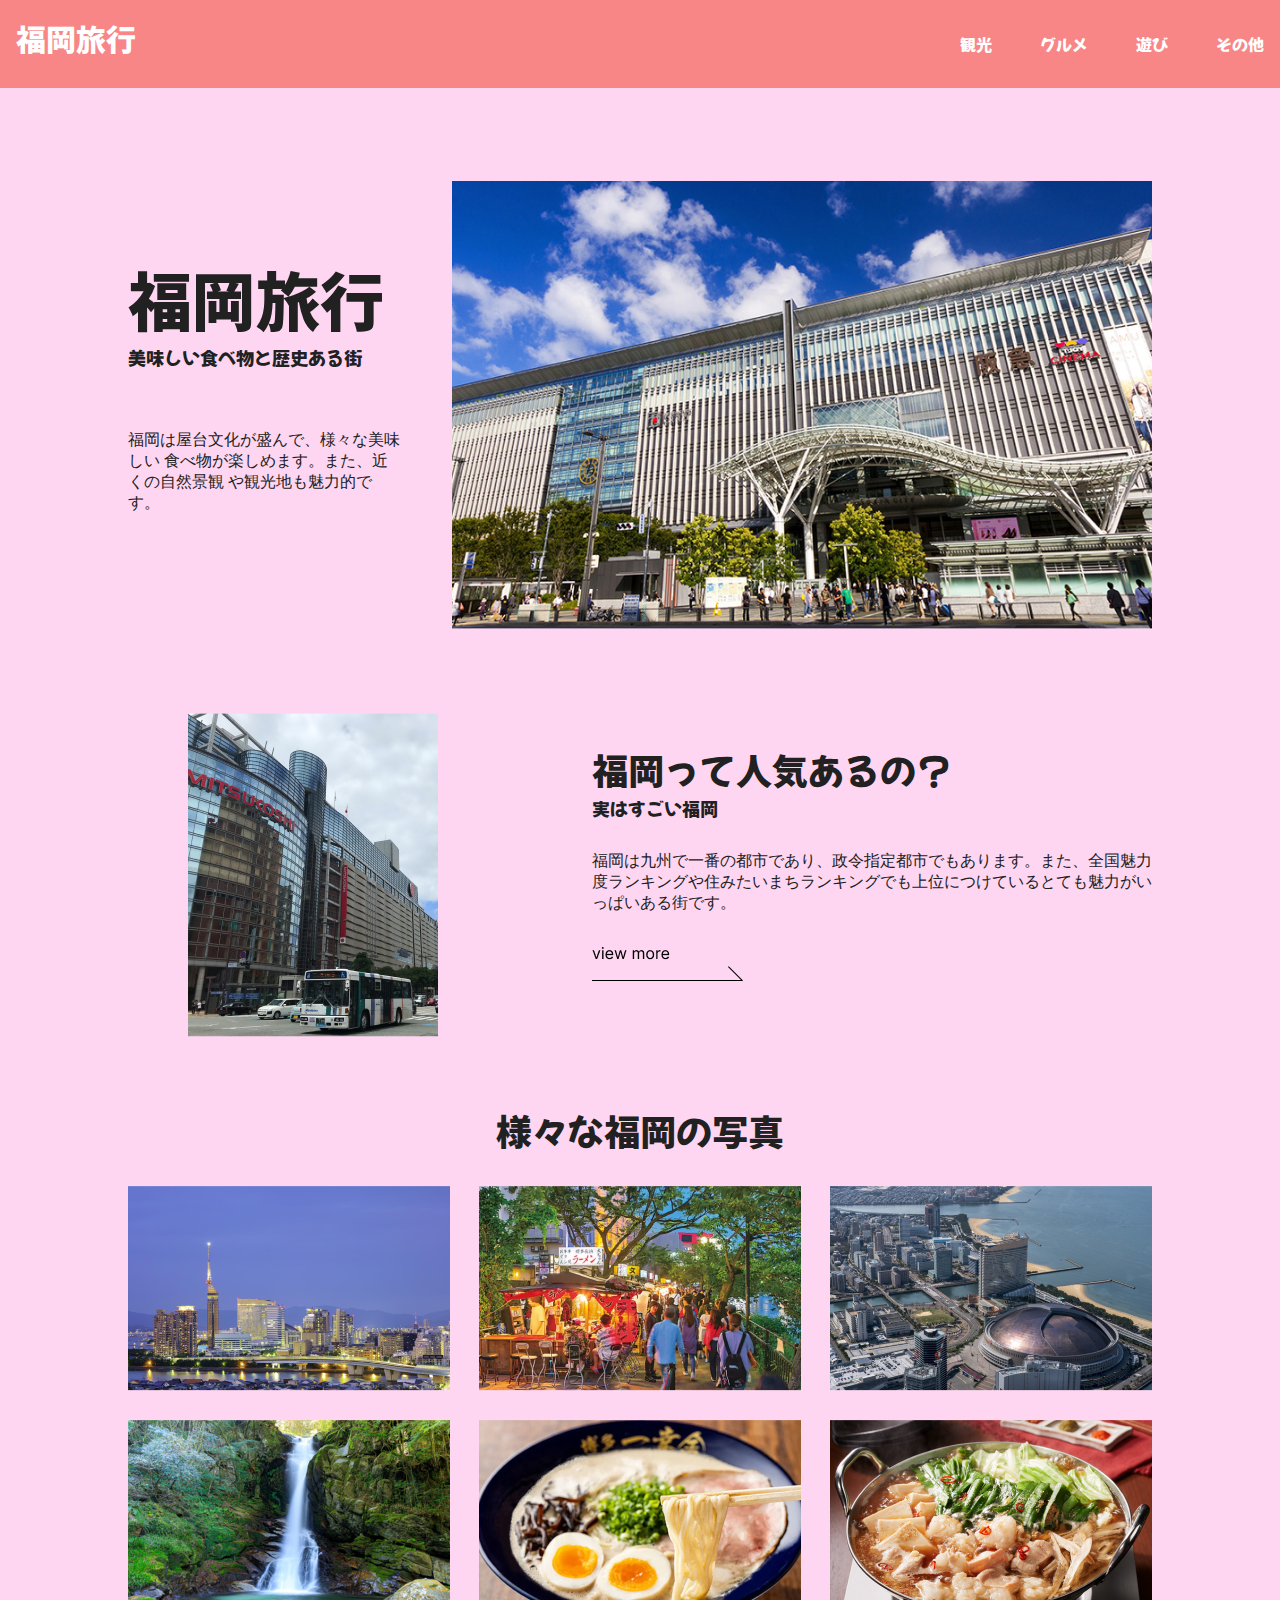
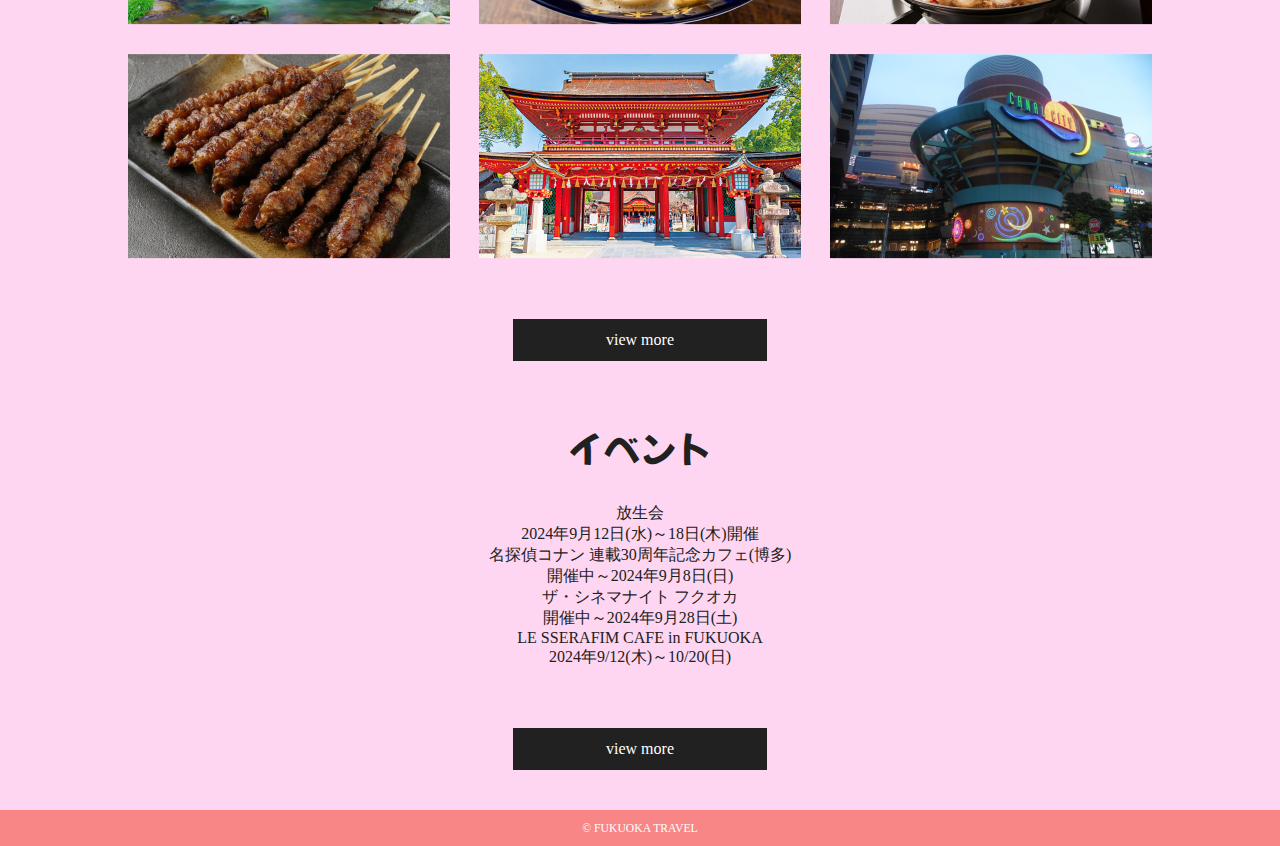
==== index.html @ 695e8b6e "Add files via upload" ====
<!doctype html>
<html lang="ja">
  <head>
    <meta charset="utf-8">
    <title>福岡旅行</title>
    <link rel="stylesheet" href="css/style.css">
    <link rel="preconnect" href="https://fonts.googleapis.com">
    <link rel="preconnect" href="https://fonts.gstatic.com" crossorigin>
    <link href="https://fonts.googleapis.com/css2?family=Dela+Gothic+One&family=Mochiy+Pop+One&display=swap" rel="stylesheet">
  </head>

  <body>
    <div class="wrapper">
      <header>
        <a class="logo" href="#">福岡旅行</a>
        <nav>
          <ul>
            <li>
              <a href="#">観光</a>
            </li>
            <li>
              <a href="#">グルメ</a>
            </li>
            <li>
              <a href="#">遊び</a>
            </li>
            <li>
              <a href="#">その他</a>
            </li>
          </ul>
        </nav>
      </header>

      <main>
        <div class="contents">
        <div id="first-view">
          <div class="text">
            <h1>
              福岡旅行
              <span class="sub-title">美味しい食べ物と歴史ある街</span>
            </h1>
            <p class="catch-copy">
                福岡は屋台文化が盛んで、様々な美味しい
                食べ物が楽しめます。また、近くの自然景観
                や観光地も魅力的です。
            </p>
          </div>
          <img src="img/first-view.png" alt="画像">
        </div>

        <section id="sec-1">
          <div class="sec-1-right">
            <h2>
                福岡って人気あるの？
              <span>実はすごい福岡</span>
            </h2>
            <p>福岡は九州で一番の都市であり、政令指定都市でもあります。また、全国魅力度ランキングや住みたいまちランキングでも上位につけているとても魅力がいっぱいある街です。</p>
            <a class="btn_arrow" href="#">
                <img src="img/btn_arrow.png" alt="view more ">
            </a>
          </div>
          <img src="img/sec1.png" alt="画像">
        </section>

        <section id="sec-2">
          <h2>
            様々な福岡の写真
            <!-- <span>見出し</span> -->
          </h2>
          <div class="gallery">
            <img src="img/sec2.png" alt="画像1">
            <img src="img/sec3.png" alt="画像2">
            <img src="img/sec4.png" alt="画像3">
            <img src="img/sec5.png" alt="画像4">
            <img src="img/sec6.png" alt="画像5">
            <img src="img/sec7.png" alt="画像6">
            <img src="img/sec8.png" alt="画像7">
            <img src="img/sec9.png" alt="画像8">
            <img src="img/sec10.png" alt="画像9">
          </div>
          <a class="btn_box" href="#">view more</a>
        </section>

        <section id="sec-3">
          <h2>
            イベント
            <!-- <span>見出し</span> -->
          </h2>
          <p>放生会<br>
            2024年9月12日(水)～18日(木)開催<br>
            名探偵コナン 連載30周年記念カフェ(博多)<br>
            開催中～2024年9月8日(日)<br>
            ザ・シネマナイト フクオカ<br>
            開催中～2024年9月28日(土)<br>
            LE SSERAFIM CAFE in FUKUOKA<br>
            2024年9/12(木)～10/20(日)</p>
          <a class="btn_box" href="#">view more</a>
        </section>
    </div>
      </main>

      <footer>
        <small class="copy-right">&copy; FUKUOKA TRAVEL</small>
      </footer>
    </div>
  </body>
</html>
---- css/style.css ----
@charset "utf-8";

body {
  margin: 0;
  color: #212121;
  font-size: 16px;
}

a {
  color: inherit;
  text-decoration: none;
}

a:hover{
  opacity: .5;
}
 .wrapper {
  background: #ffd6f1;
} 

header {
  background: #f88686;
  display: flex;
  justify-content: space-between;
  padding: 16px;
  color: white;
  font-family: "Mochiy Pop One", sans-serif;
  font-weight: 400;
  font-style: normal;
} 

.logo {
  font-size: 30px;
}

nav ul {
  display: flex;
  gap: 48px;
  list-style-type: none;
}

main {
margin: 40px 0 ;

}

.contents{
  width: 1024px;
  margin: auto;
}

section{
  margin-top: 60px;
}
/* 見出し共通 */
 h2{
  font-size: 36px;
  font-family: "Mochiy Pop One", sans-serif;
  font-weight: 400;
  font-style: normal;
  }
  
 h2 span{
    font-size: 18px;
    display: block;
    }
/***************

****************/
#first-view {
  display: flex;
}

#first-view .text{
  align-self: center;
margin-right: 50px;
}
#first-view h1{
  font-size: 64px;
  margin: 0 0 60px;
  font-family: "Mochiy Pop One", sans-serif;
  font-weight: 400;
  font-style: normal;
}

#first-view .sub-title{
  font-size: 18px;
  display: block;
}

/***************
* #sec-1
****************/
#sec-1{
display: flex;
flex-direction: row-reverse;
padding-left: 60px;
justify-content: space-between;
}

.sec-1-right{
width: 560px;
  }

.sec-1-right p {
  margin: 30px 0;
}

/* sec-2 */
#sec-2 h2 {
  text-align: center;
}

.gallery {
  display: flex;
  flex-wrap: wrap;
  gap: 29px;
}


.btn_box{
  display: block;
  width: 250px;
  padding: 10px 0;
  border: 2px solid #212121;
  margin: 60px auto 0;
  text-align: center;
}

.btn_box{
  background-color: #212121;
  color: white;
}

#sec-3 {
text-align: center;
}

/* footer */
footer {
background: #f88686;
font-size: 14px;
padding: 10px 0;
text-align: center;
color: white;
}
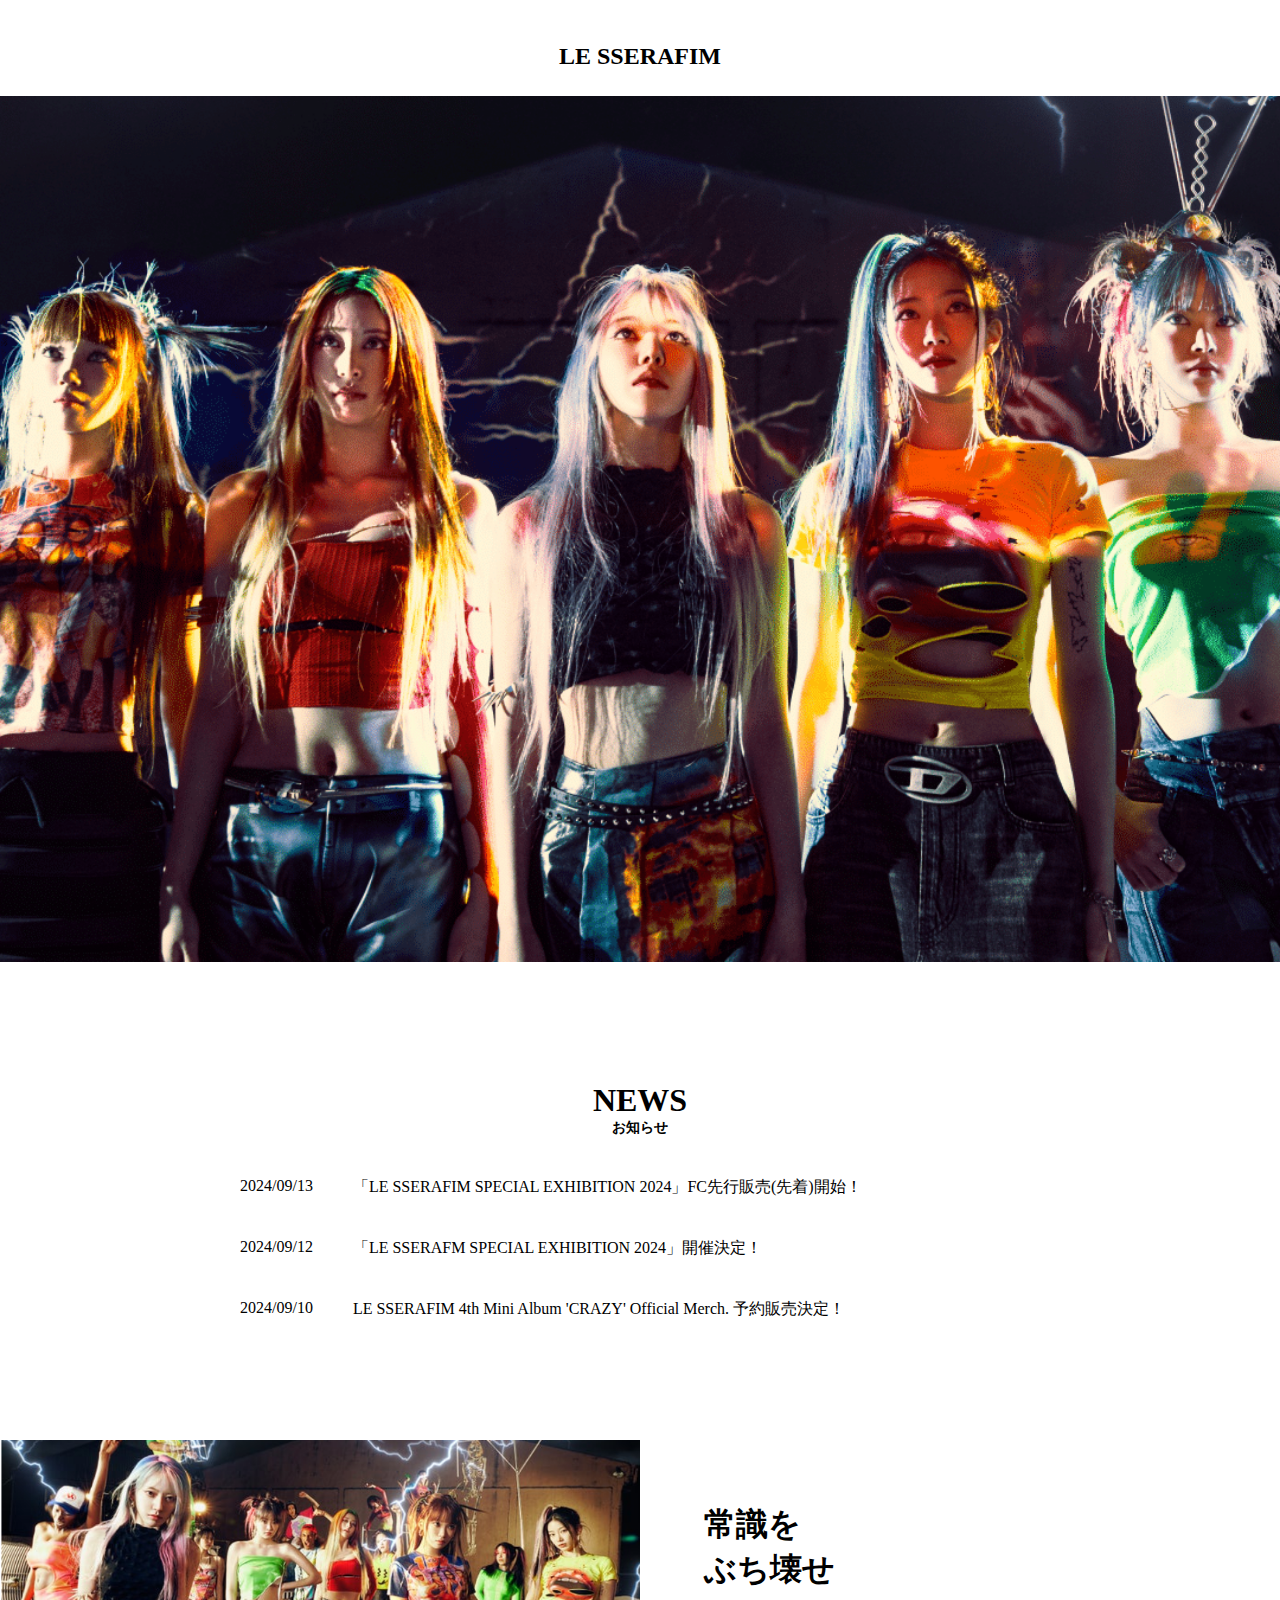
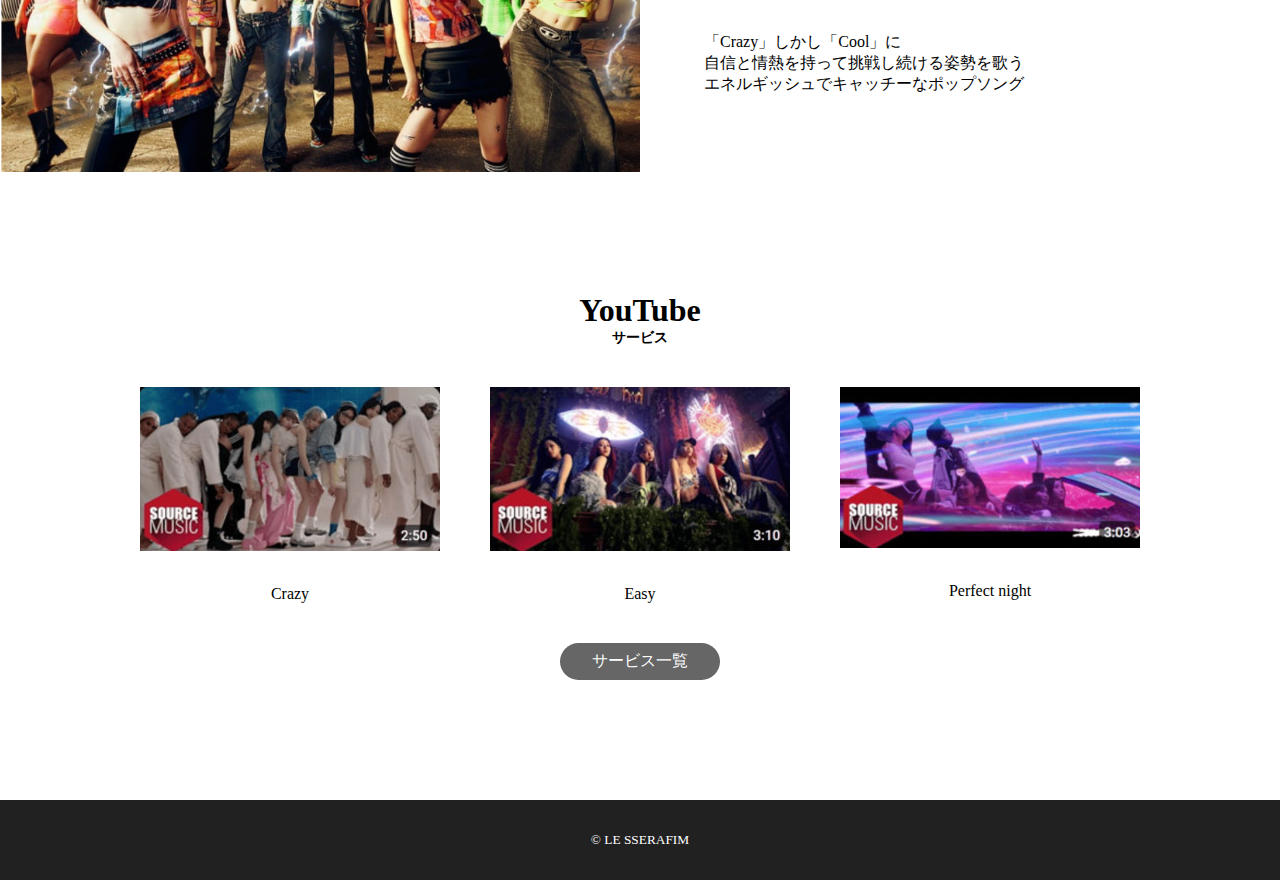
==== commit 92a681c3: "Add files via upload" ====
--- a/index.html
+++ b/index.html
@@ -1,107 +1,71 @@
 <!doctype html>
 <html lang="ja">
-  <head>
-    <meta charset="utf-8">
-    <title>福岡旅行</title>
-    <link rel="stylesheet" href="css/style.css">
-    <link rel="preconnect" href="https://fonts.googleapis.com">
-    <link rel="preconnect" href="https://fonts.gstatic.com" crossorigin>
-    <link href="https://fonts.googleapis.com/css2?family=Dela+Gothic+One&family=Mochiy+Pop+One&display=swap" rel="stylesheet">
-  </head>
+    <head>
+        <meta charset="utf-8">
+        <title>20240913</title>
+        <link rel="stylesheet" href="css/style.css">
+    </head>
 
-  <body>
-    <div class="wrapper">
-      <header>
-        <a class="logo" href="#">福岡旅行</a>
-        <nav>
-          <ul>
-            <li>
-              <a href="#">観光</a>
-            </li>
-            <li>
-              <a href="#">グルメ</a>
-            </li>
-            <li>
-              <a href="#">遊び</a>
-            </li>
-            <li>
-              <a href="#">その他</a>
-            </li>
-          </ul>
-        </nav>
-      </header>
+    <body>
+<header>
+    <h1>LE SSERAFIM</h1>
+</header>
 
-      <main>
-        <div class="contents">
-        <div id="first-view">
-          <div class="text">
-            <h1>
-              福岡旅行
-              <span class="sub-title">美味しい食べ物と歴史ある街</span>
-            </h1>
-            <p class="catch-copy">
-                福岡は屋台文化が盛んで、様々な美味しい
-                食べ物が楽しめます。また、近くの自然景観
-                や観光地も魅力的です。
-            </p>
-          </div>
-          <img src="img/first-view.png" alt="画像">
+<main>
+<div id="main-visual">
+    <img src="img/lesserafim 1.png" alt="メインビジュアル">
+</div>
+
+<section id="name">
+    <h2>NEWS<span>お知らせ</span></h2>
+    <dl class="news-list">
+        <div>
+            <dt>2024/09/13</dt>
+            <dd>「LE SSERAFIM SPECIAL EXHIBITION 2024」FC先行販売(先着)開始！</dd>
         </div>
+        <div>
+            <dt>2024/09/12</dt>
+            <dd>「LE SSERAFM SPECIAL EXHIBITION 2024」開催決定！</dd>
+        </div>
+        <div>
+            <dt>2024/09/10</dt>
+            <dd>LE SSERAFIM 4th Mini Album 'CRAZY' Official Merch. 予約販売決定！</dd>
+        </div>
+    </dl>
+</section>
 
-        <section id="sec-1">
-          <div class="sec-1-right">
-            <h2>
-                福岡って人気あるの？
-              <span>実はすごい福岡</span>
-            </h2>
-            <p>福岡は九州で一番の都市であり、政令指定都市でもあります。また、全国魅力度ランキングや住みたいまちランキングでも上位につけているとても魅力がいっぱいある街です。</p>
-            <a class="btn_arrow" href="#">
-                <img src="img/btn_arrow.png" alt="view more ">
-            </a>
-          </div>
-          <img src="img/sec1.png" alt="画像">
-        </section>
+<section id="vision">
+    <div class="text-area">
+        <h2>常識を<br>ぶち壊せ</h2>
+        <p>「Crazy」しかし「Cool」に<br>自信と情熱を持って挑戦し続ける姿勢を歌う<br>エネルギッシュでキャッチーなポップソング</p>
+    </div>
+    <img src="img/スクリーンショット 2024-09-13 181448.png" alt="ビジョン">
+</section>
 
-        <section id="sec-2">
-          <h2>
-            様々な福岡の写真
-            <!-- <span>見出し</span> -->
-          </h2>
-          <div class="gallery">
-            <img src="img/sec2.png" alt="画像1">
-            <img src="img/sec3.png" alt="画像2">
-            <img src="img/sec4.png" alt="画像3">
-            <img src="img/sec5.png" alt="画像4">
-            <img src="img/sec6.png" alt="画像5">
-            <img src="img/sec7.png" alt="画像6">
-            <img src="img/sec8.png" alt="画像7">
-            <img src="img/sec9.png" alt="画像8">
-            <img src="img/sec10.png" alt="画像9">
-          </div>
-          <a class="btn_box" href="#">view more</a>
-        </section>
+<section id="service">
+    <h2>YouTube<span>サービス</span></h2>
+    <div class="services">
+        <figure>
+            <img src="img/crazy.jpg" alt="サービス画像">
+            <figcaption>Crazy</figcaption>
+        </figure>
+   
+        <figure>
+            <img src="img/eazy.jpg" alt="サービス画像">
+            <figcaption>Easy</figcaption>
+        </figure>
 
-        <section id="sec-3">
-          <h2>
-            イベント
-            <!-- <span>見出し</span> -->
-          </h2>
-          <p>放生会<br>
-            2024年9月12日(水)～18日(木)開催<br>
-            名探偵コナン 連載30周年記念カフェ(博多)<br>
-            開催中～2024年9月8日(日)<br>
-            ザ・シネマナイト フクオカ<br>
-            開催中～2024年9月28日(土)<br>
-            LE SSERAFIM CAFE in FUKUOKA<br>
-            2024年9/12(木)～10/20(日)</p>
-          <a class="btn_box" href="#">view more</a>
-        </section>
+        <figure>
+            <img src="img/perfect.jpg" alt="サービス画像">
+            <figcaption>Perfect night</figcaption>
+        </figure>
     </div>
-      </main>
+    <a class="btn" href="#">サービス一覧</a>
+</section>
+</main>
 
-      <footer>
-        <small class="copy-right">&copy; FUKUOKA TRAVEL</small>
-      </footer>
-    </div>
-  </body>
+<footer>
+    <small class="copyright">&copy; LE SSERAFIM</small>
+</footer>
+    </body>
 </html>--- a/css/style.css
+++ b/css/style.css
@@ -1,146 +1,140 @@
 @charset "utf-8";
-
-body {
-  margin: 0;
-  color: #212121;
-  font-size: 16px;
+body{
+   margin: 0;
 }
 
-a {
-  color: inherit;
-  text-decoration: none;
+/***************
+* header
+****************/
+header {
+    height: 80px;
+}
+header h1{
+    font-size: 24px;
+    line-height: 80px;
+    text-align: center;
+}
+
+/***************
+* main
+****************/
+main{
+    display: flex;
+    flex-direction: column;
+    gap: 120px;
+    padding-bottom: 120px;
+}
+h2{
+    font-size: 32px;
+       text-align: center;
+       margin: 0 0 40px;
+}
+h2 span{
+    font-size: 14px;
+    display: block; 
+}
+.btn{
+    display: block;
+    width: 160px;
+    color: #fff;
+    background-color: #666;
+    text-align: center;
+    padding: 8px 0;
+    text-decoration: none;
+    border-radius: 20px;
+    margin: auto;
 }
 
 a:hover{
-  opacity: .5;
+    opacity: .5;
 }
- .wrapper {
-  background: #ffd6f1;
-} 
-
-header {
-  background: #f88686;
-  display: flex;
-  justify-content: space-between;
-  padding: 16px;
-  color: white;
-  font-family: "Mochiy Pop One", sans-serif;
-  font-weight: 400;
-  font-style: normal;
-} 
-
-.logo {
-  font-size: 30px;
+/***************
+* #main-visual
+****************/
+#main-visual img{
+    display: block;
+    width: 100%;
 }
 
-nav ul {
-  display: flex;
-  gap: 48px;
-  list-style-type: none;
+
+
+/***************
+* .news-list
+****************/
+.news-list{
+    width: 800px;
+    margin: auto;
 }
-
-main {
-margin: 40px 0 ;
-
+.news-list div{
+    display: flex;
+    gap: 40px;
 }
-
-.contents{
-  width: 1024px;
-  margin: auto;
+.news-list div+div{
+    margin-top: 40px;
 }
-
-section{
-  margin-top: 60px;
+.news-list dd{
+    margin: 0;
 }
-/* 見出し共通 */
- h2{
-  font-size: 36px;
-  font-family: "Mochiy Pop One", sans-serif;
-  font-weight: 400;
-  font-style: normal;
-  }
-  
- h2 span{
-    font-size: 18px;
-    display: block;
-    }
 /***************
-
+* #vision
 ****************/
-#first-view {
-  display: flex;
+#vision{
+    display: flex;
+    flex-direction: row-reverse;
+    gap: 64px;
+    justify-content: space-between;
+    align-items: center;
 }
-
-#first-view .text{
-  align-self: center;
-margin-right: 50px;
+#vision .text-area{
+    margin-right: auto;
 }
-#first-view h1{
-  font-size: 64px;
-  margin: 0 0 60px;
-  font-family: "Mochiy Pop One", sans-serif;
-  font-weight: 400;
-  font-style: normal;
+#vision h2{
+    text-align: left;
+    line-height: 1.4;
 }
-
-#first-view .sub-title{
-  font-size: 18px;
-  display: block;
+#vision img{
+    width: 50%;
 }
 
 /***************
-* #sec-1
+* .services
 ****************/
-#sec-1{
-display: flex;
-flex-direction: row-reverse;
-padding-left: 60px;
-justify-content: space-between;
+.services{
+    display: flex;
+    justify-content: space-between;
+    width: 1000px;
+    margin: auto;
+}
+.services figure{
+margin: 0;
+}
+.services figcaption{
+margin-top: 30px;
+text-align: center;
+}
+#service .btn{
+margin-top: 40px;
+}
+img.a{
+    width: 60%;
+    height: 60%;
+}
+/***************
+* footer
+****************/
+footer{
+    height: 80px;
+    text-align: center;
+    background-color: #212121;
+
+}
+footer .copyright{
+    color: #fff;
+    line-height: 80px;
 }
 
-.sec-1-right{
-width: 560px;
-  }
-
-.sec-1-right p {
-  margin: 30px 0;
-}
-
-/* sec-2 */
-#sec-2 h2 {
-  text-align: center;
-}
-
-.gallery {
-  display: flex;
-  flex-wrap: wrap;
-  gap: 29px;
-}
+/***************
+* 
+****************/
 
 
-.btn_box{
-  display: block;
-  width: 250px;
-  padding: 10px 0;
-  border: 2px solid #212121;
-  margin: 60px auto 0;
-  text-align: center;
-}
-
-.btn_box{
-  background-color: #212121;
-  color: white;
-}
-
-#sec-3 {
-text-align: center;
-}
-
-/* footer */
-footer {
-background: #f88686;
-font-size: 14px;
-padding: 10px 0;
-text-align: center;
-color: white;
-}